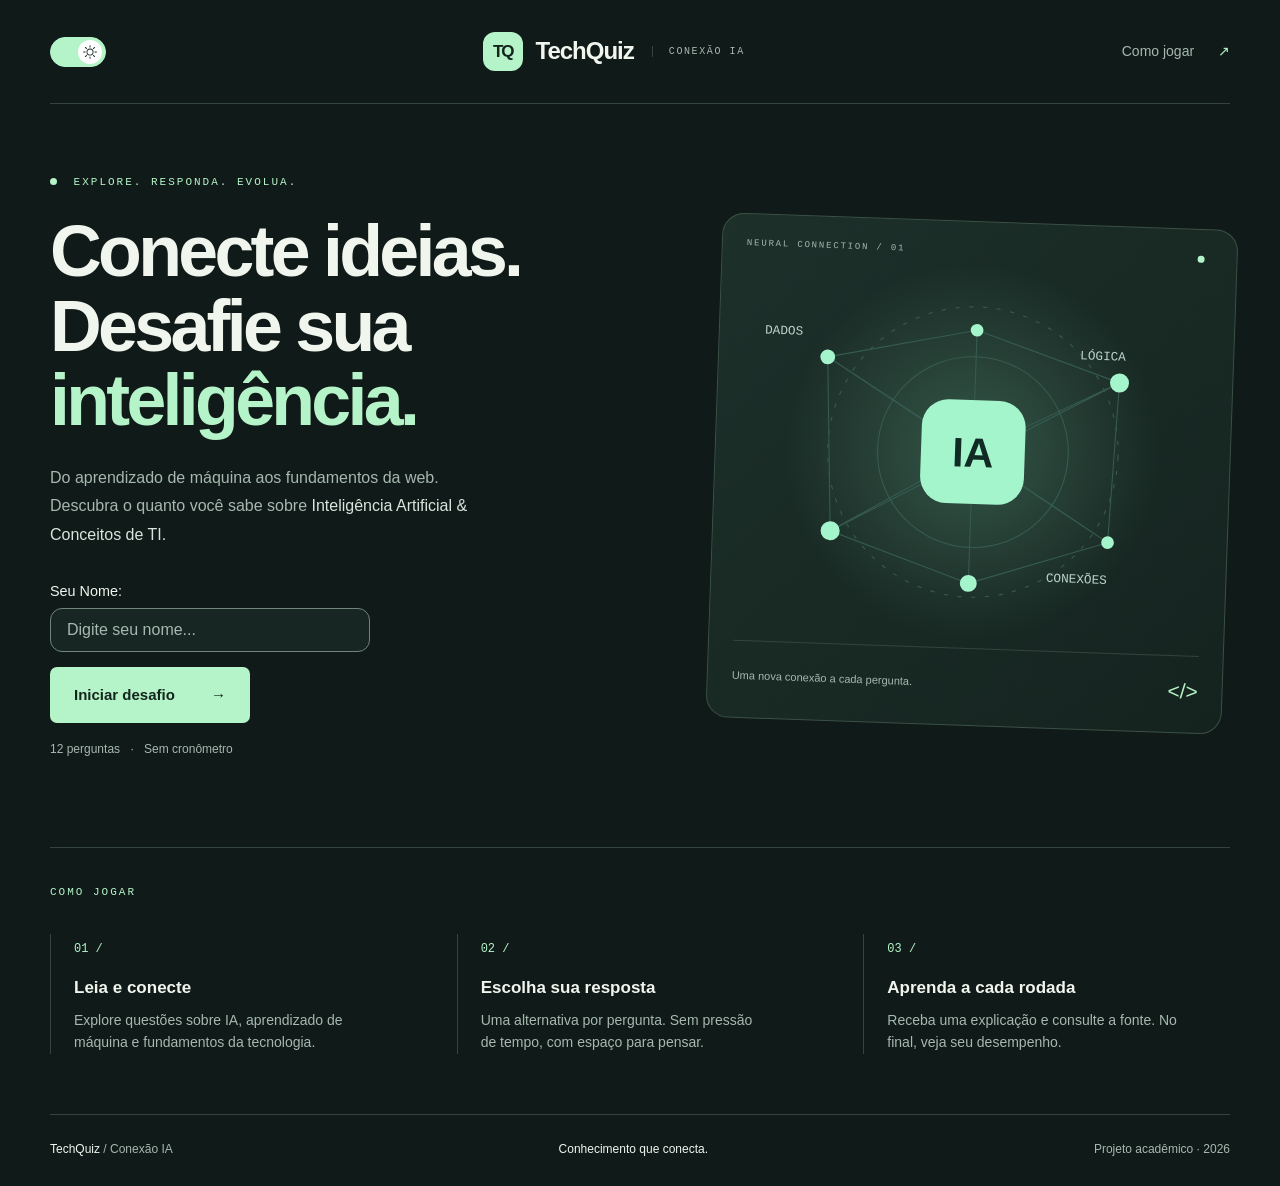
==== index.html @ 67f70ecb "add: try/catch para savedTheme" ====
<!doctype html>
<html lang="pt-BR">

<head>
  <meta charset="UTF-8">
  <meta name="viewport" content="width=device-width, initial-scale=1">
  <meta name="description"
    content="Teste seus conhecimentos sobre Inteligência Artificial e conceitos de TI em um quiz educativo.">
  <title>TechQuiz — Conexão IA</title>
  <link rel="icon" href="IMG/favicon.svg" type="image/svg+xml">
  <link rel="stylesheet" href="CSS/style.css">
  <script src="JS/script.js" defer></script>
</head>

<body>

  <header class="header wrap">

    <button id="botao-tema" class="tema-botao" type="button" role="switch" aria-checked="true"
      aria-label="Alternar entre modo claro e escuro">
      <span class="tema-trilho" aria-hidden="true">
        <span class="tema-bolinha">
          <!-- Ícone da LUA: visível no modo claro (bolinha à esquerda) -->
          <svg class="tema-icone tema-lua" xmlns="http://www.w3.org/2000/svg" width="16" height="16" fill="currentColor"
             viewBox="0 0 16 16">
            <path
              d="M6 .278a.77.77 0 0 1 .08.858 7.2 7.2 0 0 0-.878 3.46c0 4.021 3.278 7.277 7.318 7.277q.792-.001 1.533-.16a.79.79 0 0 1 .81.316.73.73 0 0 1-.031.893A8.35 8.35 0 0 1 8.344 16C3.734 16 0 12.286 0 7.71 0 4.266 2.114 1.312 5.124.06A.75.75 0 0 1 6 .278M4.858 1.311A7.27 7.27 0 0 0 1.025 7.71c0 4.02 3.279 7.276 7.319 7.276a7.32 7.32 0 0 0 5.205-2.162q-.506.063-1.029.063c-4.61 0-8.343-3.714-8.343-8.29 0-1.167.242-2.278.681-3.286" />
          </svg>
          <!-- Ícone do SOL: visível no modo escuro (bolinha à direita) -->
          <svg class="tema-icone tema-sol" xmlns="http://www.w3.org/2000/svg" width="16" height="16" fill="currentColor"
             viewBox="0 0 16 16">
            <path
              d="M8 11a3 3 0 1 1 0-6 3 3 0 0 1 0 6m0 1a4 4 0 1 0 0-8 4 4 0 0 0 0 8M8 0a.5.5 0 0 1 .5.5v2a.5.5 0 0 1-1 0v-2A.5.5 0 0 1 8 0m0 13a.5.5 0 0 1 .5.5v2a.5.5 0 0 1-1 0v-2A.5.5 0 0 1 8 13m8-5a.5.5 0 0 1-.5.5h-2a.5.5 0 0 1 0-1h2a.5.5 0 0 1 .5.5M3 8a.5.5 0 0 1-.5.5h-2a.5.5 0 0 1 0-1h2A.5.5 0 0 1 3 8m10.657-5.657a.5.5 0 0 1 0 .707l-1.414 1.415a.5.5 0 1 1-.707-.708l1.414-1.414a.5.5 0 0 1 .707 0m-9.193 9.193a.5.5 0 0 1 0 .707L3.05 13.657a.5.5 0 0 1-.707-.707l1.414-1.414a.5.5 0 0 1 .707 0m9.193 2.121a.5.5 0 0 1-.707 0l-1.414-1.414a.5.5 0 0 1 .707-.707l1.414 1.414a.5.5 0 0 1 0 .707M4.464 4.465a.5.5 0 0 1-.707 0L2.343 3.05a.5.5 0 1 1 .707-.707l1.414 1.414a.5.5 0 0 1 0 .708" />
          </svg>
        </span>
      </span>
    </button>
    <a class="brand" href="index.html" aria-label="TechQuiz, início"><span class="brand-icon">TQ</span> TechQuiz<span
        class="brand-label">CONEXÃO IA</span></a>
    <a class="nav-link" href="#como-jogar">Como jogar <span aria-hidden="true">↗</span></a>
  </header>
  <main id="principal" class="wrap">
    <section id="inicio" class="hero" aria-labelledby="titulo">
      <div class="hero-copy">
        <p class="eyebrow"><span class="dot"></span> EXPLORE. RESPONDA. EVOLUA.</p>
        <h1 id="titulo">Conecte ideias.<br>Desafie sua<br><span>inteligência.</span></h1>
        <p class="intro">Do aprendizado de máquina aos fundamentos da web. Descubra o quanto você sabe sobre
          <strong>Inteligência Artificial &amp; Conceitos de TI.</strong></p>

        <!-- Campo do nome  -->
        <div style="margin-bottom: 15px; width: 100%; max-width: 320px;">
          <label for="nome-jogador" class="label-jogador">Seu Nome:</label>
          <input type="text" id="nome-jogador" class="input-jogador" placeholder="Digite seu nome..." maxlength="20" autocomplete="off" aria-describedby="erro-nome" required>
          <p id="erro-nome" class="erro-nome" role="alert" hidden></p>
          <div id="jogadores-salvos" class="jogadores-salvos" hidden>
            <p id="jogadores-titulo" class="hint">Ou escolha um jogador desta sessão:</p>
            <div id="jogadores-lista" class="chips" role="group" aria-labelledby="jogadores-titulo"></div>
          </div>
        </div>

        <button id="iniciar" class="primary" type="button">Iniciar desafio <span aria-hidden="true">→</span></button>
        <p class="micro">12 perguntas <span>·</span> Sem cronômetro</p>      </div>
      <div class="visual" aria-hidden="true">
        <div class="visual-top"><span>NEURAL CONNECTION / 01</span><span class="dot"></span></div>
        <svg class="network" viewBox="0 0 440 370" fill="none">
          <defs>
            <radialGradient id="halo">
              <stop stop-color="#94f4c4" stop-opacity=".22" />
              <stop offset="1" stop-color="#94f4c4" stop-opacity="0" />
            </radialGradient>
          </defs>
          <circle cx="220" cy="185" r="178" fill="url(#halo)" />
          <g stroke="#365b51">
            <circle cx="220" cy="185" r="137" stroke-dasharray="4 9" />
            <circle cx="220" cy="185" r="90" />
            <path
              d="M80 100 220 70 356 115 350 266 220 309 88 264 80 100 220 185 356 115M220 70V185L350 266M88 264 220 185 220 309M80 100 350 266M88 264 356 115" />
          </g>
          <g fill="#a4f5cc">
            <circle cx="80" cy="100" r="7" />
            <circle cx="220" cy="70" r="6" />
            <circle cx="356" cy="115" r="9" />
            <circle cx="350" cy="266" r="6" />
            <circle cx="220" cy="309" r="8" />
            <circle cx="88" cy="264" r="9" />
          </g>
          <rect x="171" y="136" width="98" height="98" rx="25" fill="#a4f5cc" />
          <text x="220" y="199" text-anchor="middle" font-family="Arial,sans-serif" font-size="39" font-weight="700"
            fill="#102a24">IA</text>
          <g fill="#bed3c9" font-family="monospace" font-size="12"><text x="20" y="80">DADOS</text><text x="318"
              y="94">LÓGICA</text><text x="293" y="305">CONEXÕES</text></g>
        </svg>
        <div class="visual-bottom"><span>Uma nova conexão a cada pergunta.</span><span class="code">&lt;/&gt;</span>
        </div>
      </div>
    </section>
    <section id="como-jogar" class="how" aria-labelledby="como-titulo">
      <div class="section-heading">
        <p class="eyebrow">COMO JOGAR</p>
       <!-- <h2 id="como-titulo">Pequenos desafios e novas descobertas.</h2>-->
        <h2 id="como-titulo" class="sr-only">Como jogar</h2>
  
      </div>
      <div class="steps">
        <article><span class="number">01 /</span>
          <h3>Leia e conecte</h3>
          <p>Explore questões sobre IA, aprendizado de máquina e fundamentos da tecnologia.</p>
        </article>
        <article><span class="number">02 /</span>
          <h3>Escolha sua resposta</h3>
          <p>Uma alternativa por pergunta. Sem pressão de tempo, com espaço para pensar.</p>
        </article>
        <article><span class="number">03 /</span>
          <h3>Aprenda a cada rodada</h3>
          <p>Receba uma explicação e consulte a fonte. No final, veja seu desempenho.</p>
        </article>
      </div>
    </section>
    <section id="jogo" class="game" hidden aria-labelledby="pergunta">
      <div class="game-top"><button id="voltar" class="text-button" type="button">← Voltar ao início</button><span
          id="contador"></span></div>
      <progress id="progresso" max="12" value="0" aria-label="Perguntas respondidas"></progress>
      <div class="question-card">
        <p id="categoria" class="eyebrow"></p>
        <h2 id="pergunta" tabindex="-1"></h2>
        <p class="hint">Escolha uma alternativa.</p>
        <div id="alternativas" class="answers"></div>
        <div id="feedback" class="feedback" role="status" hidden>
          <h3 id="feedback-titulo" tabindex="-1"></h3>          <p id="explicacao"></p><a id="fonte" target="_blank" rel="noopener noreferrer">Consultar fonte ↗</a>
        </div>
        <button id="proxima" class="primary" type="button" hidden>Próxima pergunta →</button>
      </div>
    </section>

    <!-- Seção de resultado -->
    <section id="resultado" class="result" hidden aria-labelledby="resultado-titulo">
      <p class="eyebrow">CONEXÃO CONCLUÍDA</p>
      <h2 id="resultado-titulo" tabindex="-1">Cada descoberta conta.</h2>
      <p id="placar" class="score"></p>
      <p id="mensagem"></p>
      <section class="ranking" aria-labelledby="ranking-titulo">
        <h3 id="ranking-titulo">Ranking da sessão</h3>
        <p id="evolucao" class="hint"></p>
        <ol id="ranking-lista" class="ranking-lista"></ol>
      </section>
      <button id="outro-jogador" class="text-button" type="button">Outro jogador</button>
      <button id="reiniciar" class="primary" type="button">Jogar novamente ↻</button>
      <button id="inicio-resultado" class="text-button" type="button">Voltar ao início</button>
    </section>
    <p id="erro" class="error" role="alert" hidden></p>
    <noscript>
      <p class="error">Ative o JavaScript no navegador para jogar o quiz.</p>
    </noscript>
  </main>
  <footer class="wrap footer"><span>TechQuiz <span class="muted">/ Conexão IA</span></span><span>Conhecimento que
      conecta.</span><span class="muted">Projeto acadêmico · 2026</span></footer>
</body>

</html>
---- CSS/style.css ----
:root {
  color-scheme: dark;
  --bg: #101b19;
  --panel: #172622;
  --text: #f0f5ed;
  --muted: #a6b8af;
  --green: #b5f4c8;
  --accent: #b5f4c8;  
  --input-border: #6f857a;       
  --line: #33443d;
  --font: Arial, Helvetica, sans-serif;

  /* Respostas normais */
  --answer-bg: #1c2f28;
  --answer-border: #52665b;
  --answer-hover: #2a4235;

  /* Estados (Correto, Errado/Erro, Feedback, Foco) */
  --correct-bg: #264737;
  --correct-border: #b5f4c8;
  --wrong-bg: #492c29;
  --wrong-border: #ffb3a8;
  --feedback-bg: #21392c;
  --letter-border: #63786b;
  --focus-outline: #e7c480;

  /*Destaque text*/
  --intro-strong: #d9e5dc;

  /* Switch de tema (Modo Escuro = padrão): trilho azul, bolinha branca, sol azul.
     --moon e --sun definem a cor de cada ícone; as demais definem trilho e bolinha.
     Para mudar qualquer cor do botão, altere SOMENTE estas variáveis. */
  --moon: #ffffff;
  --sun: #172622;
  --toggle-track-bg: #b5f4c8;;
  --toggle-track-border: #b5f4c8;
  --toggle-knob-bg: #ffffff;
}

/* Modo Claro */
[data-theme="light"] {

 color-scheme: light;
  --muted: #4a5d53;
  --accent: #1f6f45;
  --input-border: #4a5d53;

  --bg: #f0f5ef;
  --panel: #e6ede3;
  --text: #101b19;
  --line: #4a5d53;

  /* Botões quiz (Modo Claro) */
  --answer-bg: #ffffff;
  --answer-border: #6b7f74;
  --answer-hover: #e2f4ea;

  /* Estados adaptados para o Modo Claro */
  --correct-bg: #d4edda;
  --correct-border: #28a745;
  --wrong-bg: #f8d7da;
  --wrong-border: #dc3545;
  --feedback-bg: #e2f4ea;
  --letter-border: #6b7f74;
  --focus-outline: #8a5a00;

   /*Destaque text*/
  --intro-strong: #2c4a3e;

  /* Switch de tema (Modo Claro): trilho vazado com borda cinza, bolinha cinza, lua branca.
     Mesmas variáveis do :root, com valores adaptados ao tema claro. */
  --moon: #ffffff;
  --sun: #2f5bff;
  --toggle-track-bg: #172622;
  --toggle-track-border: #b7bcc7;
  --toggle-knob-bg: #8a8f9c;
}

/* Transição Suave */
body, 
header, 
footer, 
form, 
article, 
div, 
input, 
textarea, 
button {
  transition: background-color 0.5s ease, color 0.3s ease, border-color 0.3s ease;
}

* {
  box-sizing: border-box;
}

body {
  margin: 0;
  background: var(--bg);
  color: var(--text);
  font-family: var(--font);
  line-height: 1.6;
}

button, 
a {
  -webkit-tap-highlight-color: transparent;
}

a {
  color: inherit;
}

button {
  font: inherit;
  cursor: pointer;
}

button:disabled {
  cursor: default;
}

a:focus-visible,
button:focus-visible,
input:focus-visible,
[tabindex]:focus-visible {
  outline: 3px solid var(--focus-outline);
  outline-offset: 5px;
}

[hidden] {
  display: none !important;
}

.wrap {
  width: min(1180px, calc(100% - 64px));
  margin: auto;
}

.header {
  min-height: 104px;
  display: flex;
  justify-content: space-between;
  align-items: center;
  border-bottom: 1px solid var(--line);
  gap: 24px;
}

.brand {
  display: flex;
  align-items: center;
  gap: 13px;
  text-decoration: none;
  font-size: 24px;
  font-weight: 700;
  letter-spacing: -1px;
}

.brand-icon {
  background: var(--green);
  color: #13251c;
  border-radius: 12px;
  font-size: 17px;
  padding: 6px 10px;
  letter-spacing: -2px;
}

.brand-icon span {
  color: #357451;
}

.brand-label {
  font: 10px monospace;
  letter-spacing: 1.6px;
  color: var(--muted);
  border-left: 1px solid var(--line);
  padding-left: 16px;
  margin-left: 5px;
}

.nav-link {
  font-size: 14px;
  text-decoration: none;
  color: var(--muted);
}

.nav-link span {
  margin-left: 20px;
  color: var(--accent);
}

.hero {
  display: grid;
  grid-template-columns: 1.15fr 1fr;
  align-items: center;
  gap: 70px;
  padding: 72px 0 76px;
}

.eyebrow {
  font: 11px monospace;
  letter-spacing: 2px;
  color: var(--accent);
  margin: 0 0 26px;
}

.dot {
  display: inline-block;
  width: 7px;
  height: 7px;
  background: var(--green);
  border-radius: 50%;
  margin-right: 8px;
}

h1 {
  font-size: clamp(44px, 5.6vw, 72px);
  line-height: 1.04;
  letter-spacing: -3.7px;
  margin: 0 0 26px;
  font-weight: 700;
}

h1 span {
  color: var(--accent);
}

.intro {
  max-width: 460px;
  color: var(--muted);
  font-size: 16px;
  line-height: 1.8;
  margin-bottom: 30px;
}

.intro strong {
  font-weight: 400;
  color: var(--intro-strong);
}

.primary {
  display: inline-flex;
  align-items: center;
  justify-content: center;
  gap: 36px;
  background: var(--green);
  color: #13251c;
  border: 0;
  border-radius: 7px;
  padding: 16px 24px;
  font-weight: 700;
  font-size: 15px;
  min-height: 52px;
}

.primary:hover {
  background: #d2ffde;
}

.micro {
  color: var(--muted);
  font-size: 12px;
  margin-top: 17px;
}

.micro span {
  margin: 0 7px;
}

.visual {
  background: linear-gradient(135deg, #1d302a, #15231f);
  border: 1px solid #3b5145;
  border-radius: 22px;
  padding: 24px;
  transform: rotate(2deg);
}

.visual-top, 
.visual-bottom {
  display: flex;
  justify-content: space-between;
  align-items: center;
  gap: 12px;
}

.visual-top {
  font: 9px monospace;
  letter-spacing: 1.8px;
  color: var(--muted);
}

.network {
  width: 100%;
  display: block;
}

.visual-bottom {
  border-top: 1px solid var(--line);
  padding-top: 18px;
  color: var(--muted);
  font-size: 11px;
}

.code {
  font-size: 21px;
  color: var(--green);
}

.how {
  padding: 38px 0 60px;
  border-top: 1px solid var(--line);
}

.section-heading .eyebrow {
  margin-bottom: 12px;
}

h2 {
  font-size: 28px;
  letter-spacing: -.7px;
  line-height: 1.3;
  margin: 0 0 24px;
}

.steps {
  display: grid;
  grid-template-columns: repeat(3, 1fr);
  gap: 40px;
  margin-top: 36px;
}

.steps article {
  border-left: 1px solid var(--line);
  padding-left: 23px;
}

.number {
  color: var(--accent);
  font: 12px monospace;
}

h3 {
  font-size: 17px;
  margin: 14px 0 8px;
}

.steps p {
  font-size: 14px;
  color: var(--muted);
  margin: 0;
  max-width: 290px;
}

.footer {
  border-top: 1px solid var(--line);
  display: flex;
  justify-content: space-between;
  gap: 20px;
  padding: 25px 0;
  font-size: 12px;
}

.muted {
  color: var(--muted);
}

.game {
  max-width: 760px;
  margin: 48px auto 70px;
}

.game-top {
  display: flex;
  justify-content: space-between;
  align-items: center;
  gap: 12px;
  font-size: 13px;
  color: var(--muted);
}

.text-button {
  border: 0;
  background: none;
  color: var(--muted);
  padding: 12px 0;
  font-size: 14px;
  text-decoration: underline;
  text-underline-offset: 4px;
}

.text-button:hover {
  color: var(--text);
}

progress {
  appearance: none;
  width: 100%;
  height: 5px;
  border: 0;
  margin: 20px 0 32px;
  background: var(--line);
}

progress::-webkit-progress-bar {
  background: var(--line);
}

progress::-webkit-progress-value {
  background: var(--green);
}

progress::-moz-progress-bar {
  background: var(--green);
}

.question-card {
  background: var(--panel);
  border: 1px solid var(--line);
  border-radius: 18px;
  padding: 36px;
}

.question-card .eyebrow {
  margin-bottom: 18px;
}

.hint {
  font-size: 13px;
  color: var(--muted);
}

.answers {
  display: grid;
  gap: 12px;
  margin: 22px 0;
}

.answer {
  display: flex;
  align-items: center;
  gap: 14px;
  text-align: left;
  width: 100%;
  padding: 15px 18px;
  background: var(--answer-bg);      
  border: 1px solid var(--answer-border); 
  border-radius: 8px;
  color: var(--text);
  font-size: 15px;
}

.answer:not(:disabled):hover {
  border-color: var(--green);
  background: var(--answer-hover);    
}

.letter {
  display: grid;
  place-items: center;
  flex-shrink: 0;
  width: 29px;
  height: 29px;
  border: 1px solid var(--letter-border);
  border-radius: 5px;
  font: 12px monospace;
}

.answer.correct {
  border-color: var(--correct-border);
  background: var(--correct-bg);
}

.answer.wrong {
  border-color: var(--wrong-border);
  background: var(--wrong-bg);
}

.feedback {
  padding: 20px;
  border-left: 3px solid var(--green);
  background: var(--feedback-bg);
  margin: 24px 0;
  border-radius: 4px;
}

.feedback.incorrect {
  border-color: var(--wrong-border);
}

.feedback h3 {
  margin-top: 0;
}

.feedback p, 
.feedback a {
  font-size: 14px;
}

.feedback a {
  color: var(--accent);
}

.result {
  text-align: center;
  max-width: 720px;
  margin: 80px auto;
}

.result .primary {
  margin: 24px 16px;
}

.score {
  font-size: 80px;
  line-height: 1.2;
  color: var(--accent);
  font-weight: 700;
  margin: 35px 0;
}

.result > p:not(.score):not(.eyebrow) {
  color: var(--muted);
}

.error {
  background: var(--wrong-bg);
  border: 1px solid var(--wrong-border);
  padding: 20px;
  border-radius: 8px;
}

.skip {
  position: fixed;
  left: 12px;
  top: -100px;
  background: var(--green);
  color: var(--bg);
  padding: 10px;
  z-index: 2;
}

.skip:focus {
  top: 12px;
}

/* ===== SWITCH DE TEMA =====
   O botão (.tema-botao) agora é só uma "casca" invisível: o visual está no
   .tema-trilho (fundo) e na .tema-bolinha (peça que desliza).
   Tamanhos ficam em variáveis locais para o media query mobile poder reduzir tudo de uma vez. */
.tema-botao {
  --trilho-w: 56px;      /* largura do trilho */
  --trilho-h: 30px;      /* altura do trilho */
  --bolinha: 24px;       /* diâmetro da bolinha */
  --margem: 3px;         /* folga entre a bolinha e a borda do trilho */
  --tempo: 0.5s;         /* duração única de todas as animações do switch */
  /* distância que a bolinha percorre: trilho - bolinha - 2 margens - 2px de borda */
  --curso: calc(var(--trilho-w) - var(--bolinha) - (var(--margem) * 2) - 2px);

  background: none;
  border: 0;
  padding: 0;
  border-radius: 999px;
  line-height: 0;
  flex-shrink: 0;
}

.tema-trilho {
  position: relative;
  display: block;
  width: var(--trilho-w);
  height: var(--trilho-h);
  border-radius: 999px;
  border: 1px solid var(--toggle-track-border);
  background: var(--toggle-track-bg);
  transition: background-color var(--tempo) ease, border-color var(--tempo) ease;
}

.tema-bolinha {
  position: absolute;
  top: 50%;
  left: var(--margem);
  width: var(--bolinha);
  height: var(--bolinha);
  border-radius: 50%;
  background: var(--toggle-knob-bg);
  display: grid;
  place-items: center;
  /* Padrão (modo escuro): bolinha à DIREITA */
  transform: translate(var(--curso), -50%);
  transition: transform var(--tempo) cubic-bezier(.4, 0, .2, 1), background-color var(--tempo) ease;
}

/* Modo claro: bolinha volta para a ESQUERDA. É esta regra que anima o "ir para o lado". */
[data-theme="light"] .tema-bolinha {
  transform: translate(0, -50%);
}

/* Os dois ícones ocupam o mesmo lugar (grid empilhado) e trocam por fade + giro */
.tema-icone {
  grid-area: 1 / 1;
  width: 14px;
  height: 14px;
  transition: opacity var(--tempo) ease, transform var(--tempo) ease, color var(--tempo) ease;
}

.tema-lua {
  color: var(--moon);
  opacity: 0;                      /* escondida no modo escuro */
  transform: rotate(-90deg) scale(.5);
}

.tema-sol {
  color: var(--sun);
  opacity: 1;                      /* visível no modo escuro */
  transform: rotate(0) scale(1);
}

[data-theme="light"] .tema-lua {
  opacity: 1;
  transform: rotate(0) scale(1);
}

[data-theme="light"] .tema-sol {
  opacity: 0;
  transform: rotate(90deg) scale(.5);
}

/* Os seletores originais .theme-button:hover / :active não existiam no HTML (a classe é .tema-botao).
   Foram corrigidos para .tema-botao e adaptados ao novo visual. */
.tema-botao:hover .tema-bolinha {
  filter: brightness(1.1);
}

.tema-botao:active .tema-bolinha {
  transform: translate(var(--curso), -50%) scale(.92);
}

[data-theme="light"] .tema-botao:active .tema-bolinha {
  transform: translate(0, -50%) scale(.92);
}

/* Respeita quem pede menos movimento no sistema operacional */
@media (prefers-reduced-motion: reduce) {
  .tema-trilho, .tema-bolinha, .tema-icone {
    transition: none;
  }
}


/* ===== NOME DO JOGADOR, HISTÓRICO E RANKING =====
   Mensagem de erro do campo de nome: fundo e borda de erro + texto + ícone ⚠ . */
.erro-nome {
  margin: 8px 0 0;
  padding: 8px 12px;
  font-size: 13px;
  color: var(--text);
  background: var(--wrong-bg);
  border-left: 3px solid var(--wrong-border);
  border-radius: 4px;
}

/* Lista de nomes já usados na sessão  */
.jogadores-salvos {
  margin-top: 12px;
}

.jogadores-salvos .hint {
  margin: 0 0 8px;
}

.chips {
  display: flex;
  flex-wrap: wrap;
  gap: 8px;
}

.chip {
  background: var(--answer-bg);
  border: 1px solid var(--answer-border);
  color: var(--text);
  border-radius: 999px;
  padding: 6px 14px;
  font-size: 14px;
}

.chip:hover {
  border-color: var(--green);
  background: var(--answer-hover);
}

/* Chip selecionado: além da cor, ganha um "✓" */
.chip[aria-pressed="true"] {
  border-color: var(--text);
  background: var(--answer-hover);
  font-weight: 700;
}

.chip[aria-pressed="true"]::before {
  content: "✓ ";
}

/* Ranking da tela de resultado */
.ranking {
  margin: 32px auto 8px;
  max-width: 460px;
  text-align: left;
  background: var(--panel);
  border: 1px solid var(--line);
  border-radius: 12px;
  padding: 20px 24px;
}

.ranking h3 {
  margin-top: 0;
}

.ranking .hint {
  margin: 0;
}

.ranking-lista {
  list-style: none;
  margin: 16px 0 0;
  padding: 0;
  display: grid;
  gap: 8px;
}

.ranking-lista li {
  display: flex;
  justify-content: space-between;
  gap: 12px;
  padding: 10px 14px;
  border: 1px solid var(--answer-border);
  border-radius: 8px;
  background: var(--answer-bg);
  font-size: 15px;
}

/* Partida atual: destaque por cor + negrito + o texto "esta partida" */
.ranking-lista li.atual {
  border-color: var(--correct-border);
  background: var(--correct-bg);
  font-weight: 700;
}

.result .text-button {
  margin: 0 12px;
}


/* ===== AUDITORIA: marcadores de resposta, texto só para leitores de tela e quebra de nomes longos ===== */
.sr-only {
  position: absolute;
  width: 1px;
  height: 1px;
  margin: -1px;
  padding: 0;
  overflow: hidden;
  clip: rect(0, 0, 0, 0);
  white-space: nowrap;
  border: 0;
}

.answer .marca {
  display: block;
  margin-top: 2px;
  font: 700 12px monospace;
  letter-spacing: .5px;
}

.answer.wrong {
  border-style: dashed;
}

.ranking-lista li span:first-child {
  min-width: 0;
  overflow-wrap: anywhere;
}

.ranking-lista li span:last-child {
  flex-shrink: 0;
  white-space: nowrap;
}

.chip {
  max-width: 100%;
  overflow-wrap: anywhere;
}

/* ============================= */

@media (max-width: 850px) {
  .hero {
    gap: 30px;
  }
  .visual {
    padding: 18px;
  }
  h1 {
    letter-spacing: -2.5px;
  }
  .brand-label {
    display: none;
  }
  .steps {
    gap: 20px;
  }
  .footer {
    flex-wrap: wrap;
  }
}

@media (max-width: 650px) {
  .wrap {
    width: calc(100% - 36px);
  }
  .header {
    min-height: 80px;
    padding: 12px 16px;
    gap: 12px;
  }

  /* Mobile: o switch encolhe via variáveis (o curso é recalculado sozinho) */
  .tema-botao {
    --trilho-w: 50px;
    --trilho-h: 28px;
    --bolinha: 22px;
  }

  .brand {
    font-size: 21px;
  }
  .nav-link {
    font-size: 12px;
  }
  .nav-link span {
    color: var(--accent);
    margin-left: 6px;
  }
  .hero {
    grid-template-columns: 1fr;
    padding: 44px 0;
    gap: 32px;
  }
  h1 {
    font-size: 52px;
  }
  .intro {
    font-size: 15px;
  }
  .visual {
    transform: none;
    max-width: 430px;
    width: 100%;
    margin: auto;
  }
  .network {
    max-height: 260px;
  }
  .steps {
    grid-template-columns: 1fr;
    gap: 25px;
  }
  .steps p {
    max-width: none;
  }
  h2 {
    font-size: 25px;
  }
  .footer {
    gap: 10px;
  }
  .footer > span:nth-child(2) {
    display: none;
  }
  .question-card {
    padding: 22px 18px;
  }
  .game {
    margin-top: 25px;
  }
  .answer {
    padding: 13px 12px;
  }
  .result {
    margin: 55px auto;
  }
  .result .text-button {
    display: block;
    margin: auto;
  }
  .micro {
    font-size: 10px;
  }
}

/*Nome*/

.input-jogador {
  padding: 12px 16px;
  width: 100%;
  border-radius: 12px;
  border: 1px solid var(--input-border);
  background: var( --panel);
  color: inherit;
  font-size: 1rem;
}

.input-jogador::placeholder {
  color: var(--muted);
  opacity: 1;
}

.label-jogador {
  display: block;
  margin-bottom: 5px;
  font-size: 0.9rem;
  font-weight: 500;
}
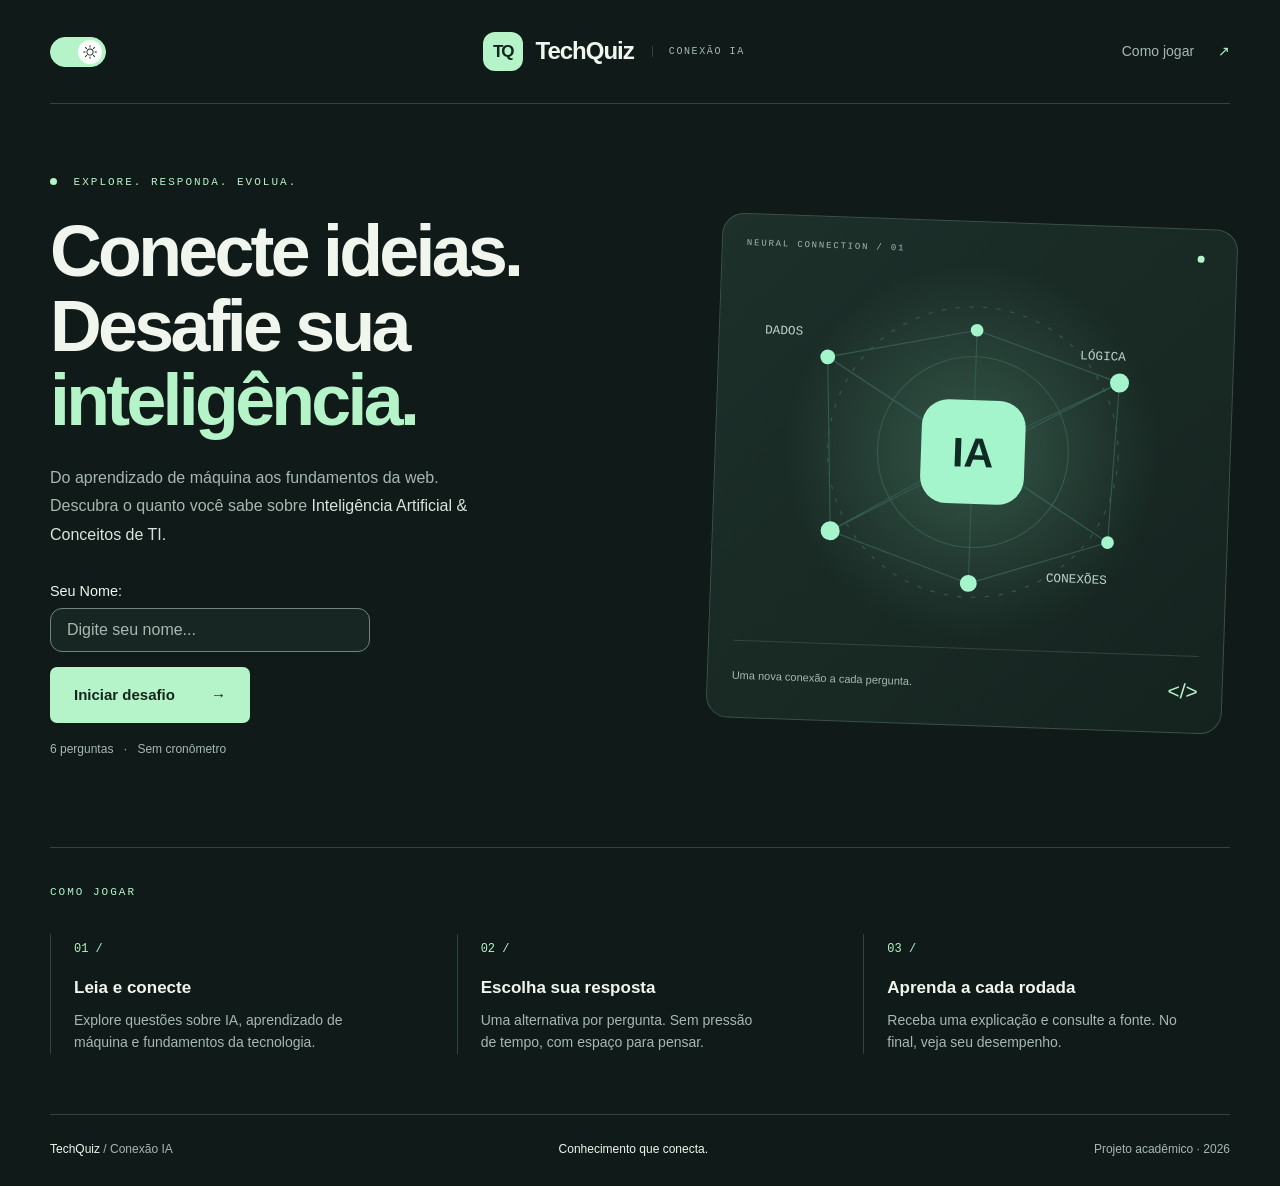
==== commit 00f8e92e: "add: 6 questões" ====
--- a/index.html
+++ b/index.html
@@ -59,7 +59,7 @@
         </div>
 
         <button id="iniciar" class="primary" type="button">Iniciar desafio <span aria-hidden="true">→</span></button>
-        <p class="micro">12 perguntas <span>·</span> Sem cronômetro</p>      </div>
+        <p class="micro">6 perguntas <span>·</span> Sem cronômetro</p>      </div>
       <div class="visual" aria-hidden="true">
         <div class="visual-top"><span>NEURAL CONNECTION / 01</span><span class="dot"></span></div>
         <svg class="network" viewBox="0 0 440 370" fill="none">
@@ -119,7 +119,7 @@
     <section id="jogo" class="game" hidden aria-labelledby="pergunta">
       <div class="game-top"><button id="voltar" class="text-button" type="button">← Voltar ao início</button><span
           id="contador"></span></div>
-      <progress id="progresso" max="12" value="0" aria-label="Perguntas respondidas"></progress>
+      <progress id="progresso" max="6" value="0" aria-label="Perguntas respondidas"></progress>
       <div class="question-card">
         <p id="categoria" class="eyebrow"></p>
         <h2 id="pergunta" tabindex="-1"></h2>
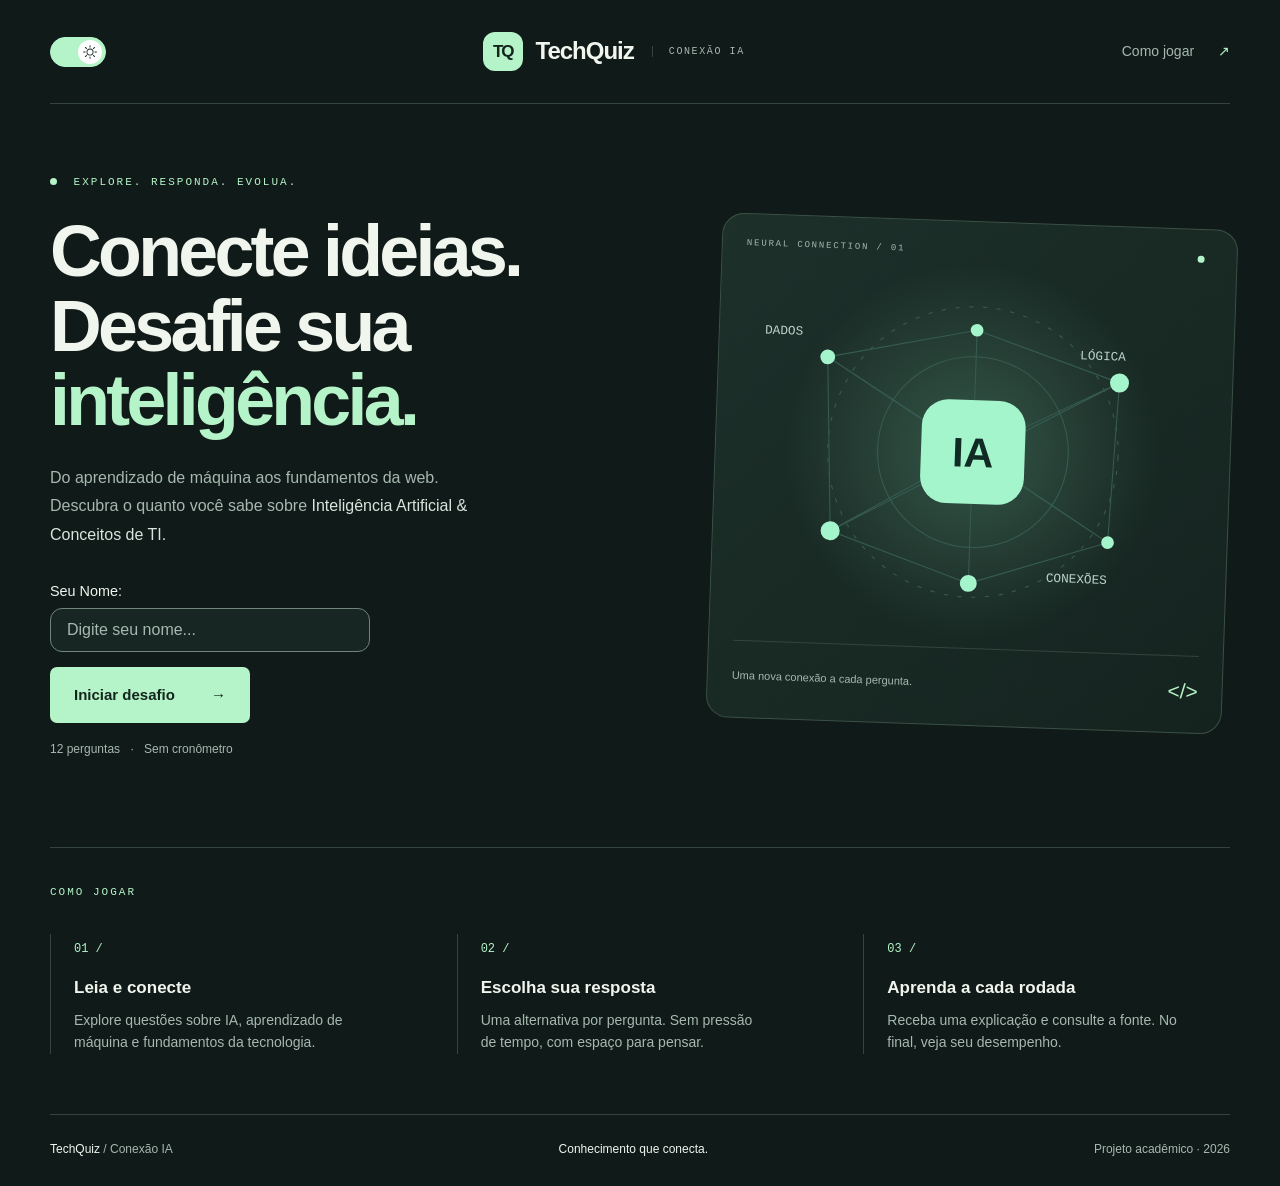
==== commit e428290d: "changed: 6 to 12 perguntas" ====
--- a/index.html
+++ b/index.html
@@ -59,7 +59,7 @@
         </div>
 
         <button id="iniciar" class="primary" type="button">Iniciar desafio <span aria-hidden="true">→</span></button>
-        <p class="micro">6 perguntas <span>·</span> Sem cronômetro</p>      </div>
+        <p class="micro">12 perguntas <span>·</span> Sem cronômetro</p>      </div>
       <div class="visual" aria-hidden="true">
         <div class="visual-top"><span>NEURAL CONNECTION / 01</span><span class="dot"></span></div>
         <svg class="network" viewBox="0 0 440 370" fill="none">
@@ -119,7 +119,7 @@
     <section id="jogo" class="game" hidden aria-labelledby="pergunta">
       <div class="game-top"><button id="voltar" class="text-button" type="button">← Voltar ao início</button><span
           id="contador"></span></div>
-      <progress id="progresso" max="6" value="0" aria-label="Perguntas respondidas"></progress>
+      <progress id="progresso" max="12" value="0" aria-label="Perguntas respondidas"></progress>
       <div class="question-card">
         <p id="categoria" class="eyebrow"></p>
         <h2 id="pergunta" tabindex="-1"></h2>
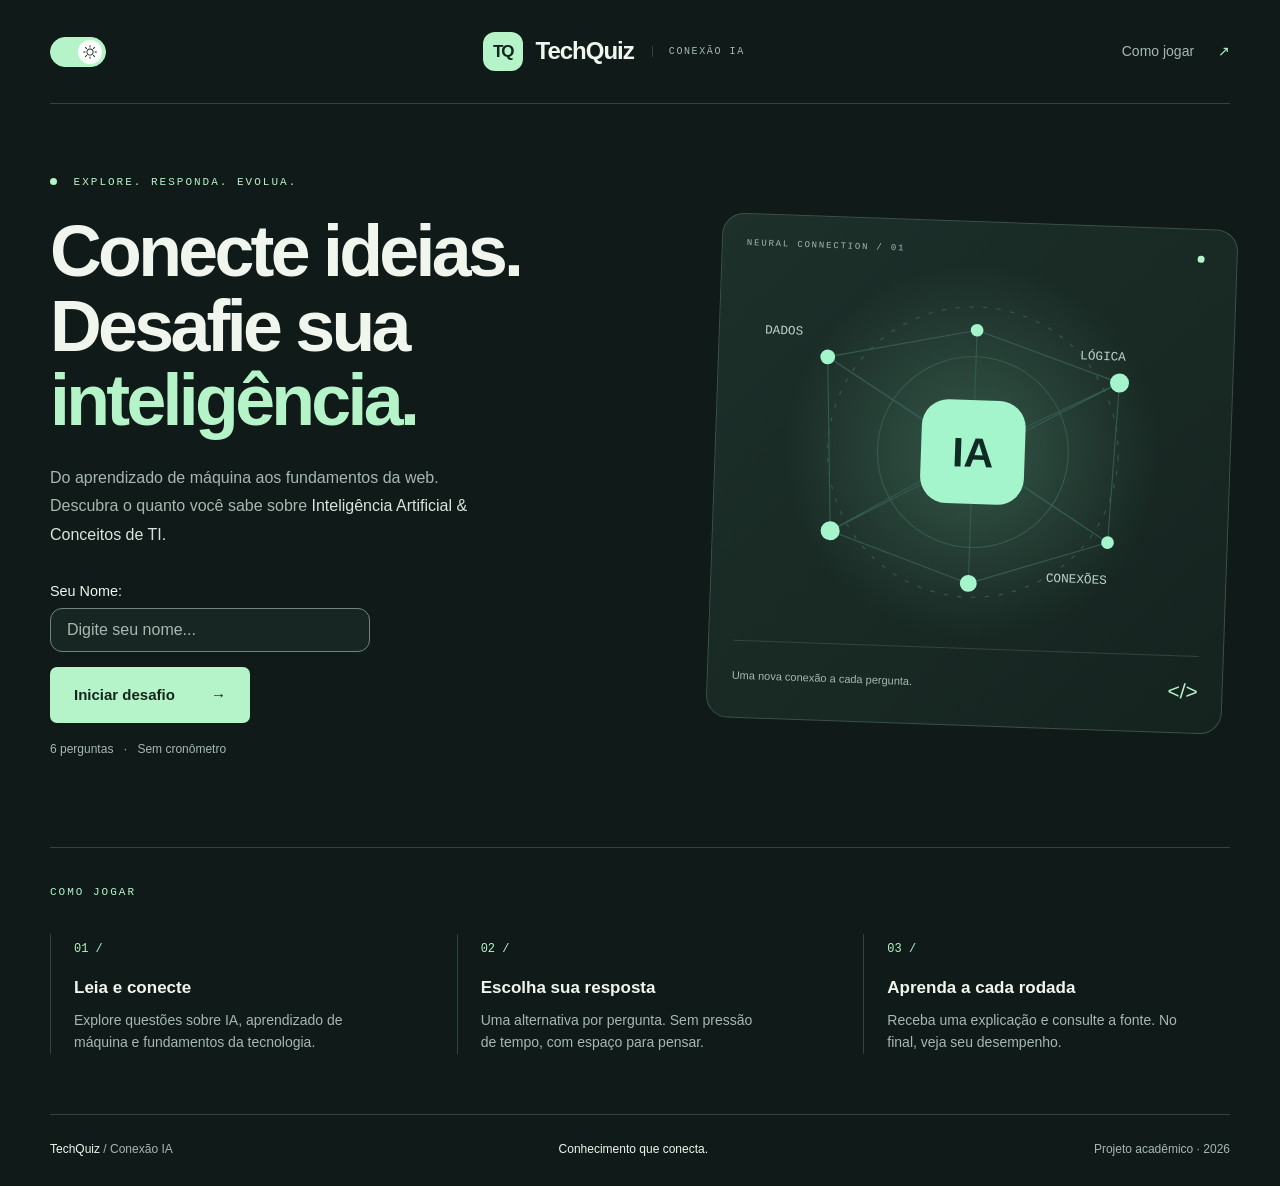
==== commit d44571fd: "Merge pull request #7 from Nathan-GN-Santos/cp4 Cp4" ====
--- a/index.html
+++ b/index.html
@@ -59,7 +59,7 @@
         </div>
 
         <button id="iniciar" class="primary" type="button">Iniciar desafio <span aria-hidden="true">→</span></button>
-        <p class="micro">12 perguntas <span>·</span> Sem cronômetro</p>      </div>
+        <p class="micro">6 perguntas <span>·</span> Sem cronômetro</p>      </div>
       <div class="visual" aria-hidden="true">
         <div class="visual-top"><span>NEURAL CONNECTION / 01</span><span class="dot"></span></div>
         <svg class="network" viewBox="0 0 440 370" fill="none">
@@ -119,7 +119,7 @@
     <section id="jogo" class="game" hidden aria-labelledby="pergunta">
       <div class="game-top"><button id="voltar" class="text-button" type="button">← Voltar ao início</button><span
           id="contador"></span></div>
-      <progress id="progresso" max="12" value="0" aria-label="Perguntas respondidas"></progress>
+      <progress id="progresso" max="6" value="0" aria-label="Perguntas respondidas"></progress>
       <div class="question-card">
         <p id="categoria" class="eyebrow"></p>
         <h2 id="pergunta" tabindex="-1"></h2>
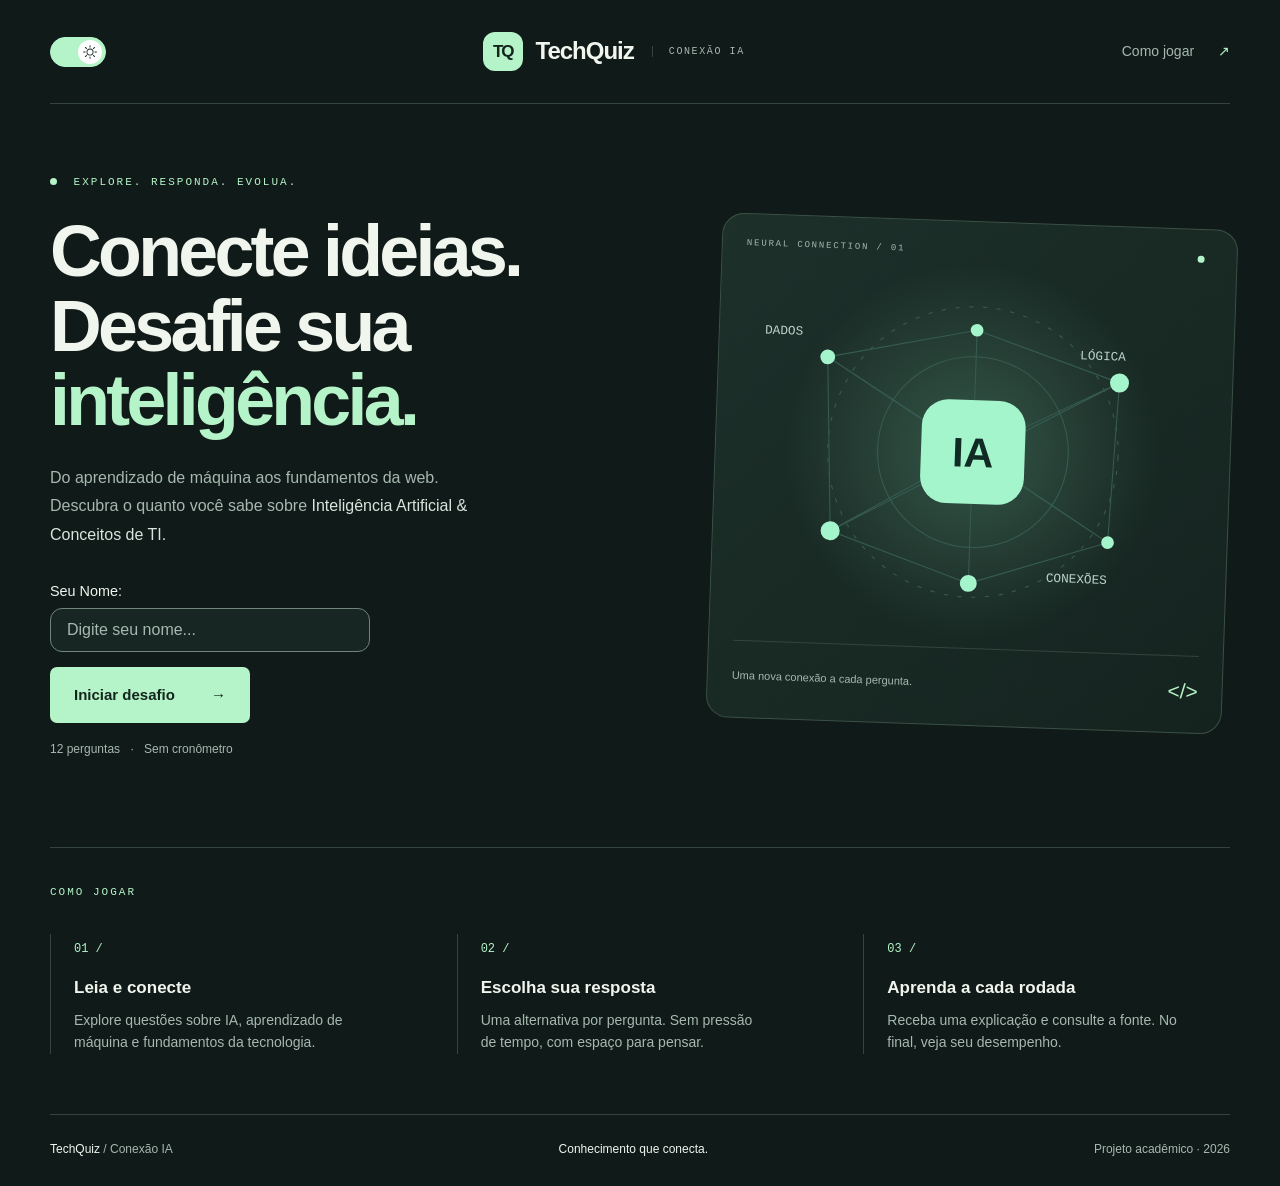
==== commit 347f891d: "Merge pull request #8 from Nathan-GN-Santos/cp4 changed: 6 to 12 perguntas" ====
--- a/index.html
+++ b/index.html
@@ -59,7 +59,7 @@
         </div>
 
         <button id="iniciar" class="primary" type="button">Iniciar desafio <span aria-hidden="true">→</span></button>
-        <p class="micro">6 perguntas <span>·</span> Sem cronômetro</p>      </div>
+        <p class="micro">12 perguntas <span>·</span> Sem cronômetro</p>      </div>
       <div class="visual" aria-hidden="true">
         <div class="visual-top"><span>NEURAL CONNECTION / 01</span><span class="dot"></span></div>
         <svg class="network" viewBox="0 0 440 370" fill="none">
@@ -119,7 +119,7 @@
     <section id="jogo" class="game" hidden aria-labelledby="pergunta">
       <div class="game-top"><button id="voltar" class="text-button" type="button">← Voltar ao início</button><span
           id="contador"></span></div>
-      <progress id="progresso" max="6" value="0" aria-label="Perguntas respondidas"></progress>
+      <progress id="progresso" max="12" value="0" aria-label="Perguntas respondidas"></progress>
       <div class="question-card">
         <p id="categoria" class="eyebrow"></p>
         <h2 id="pergunta" tabindex="-1"></h2>
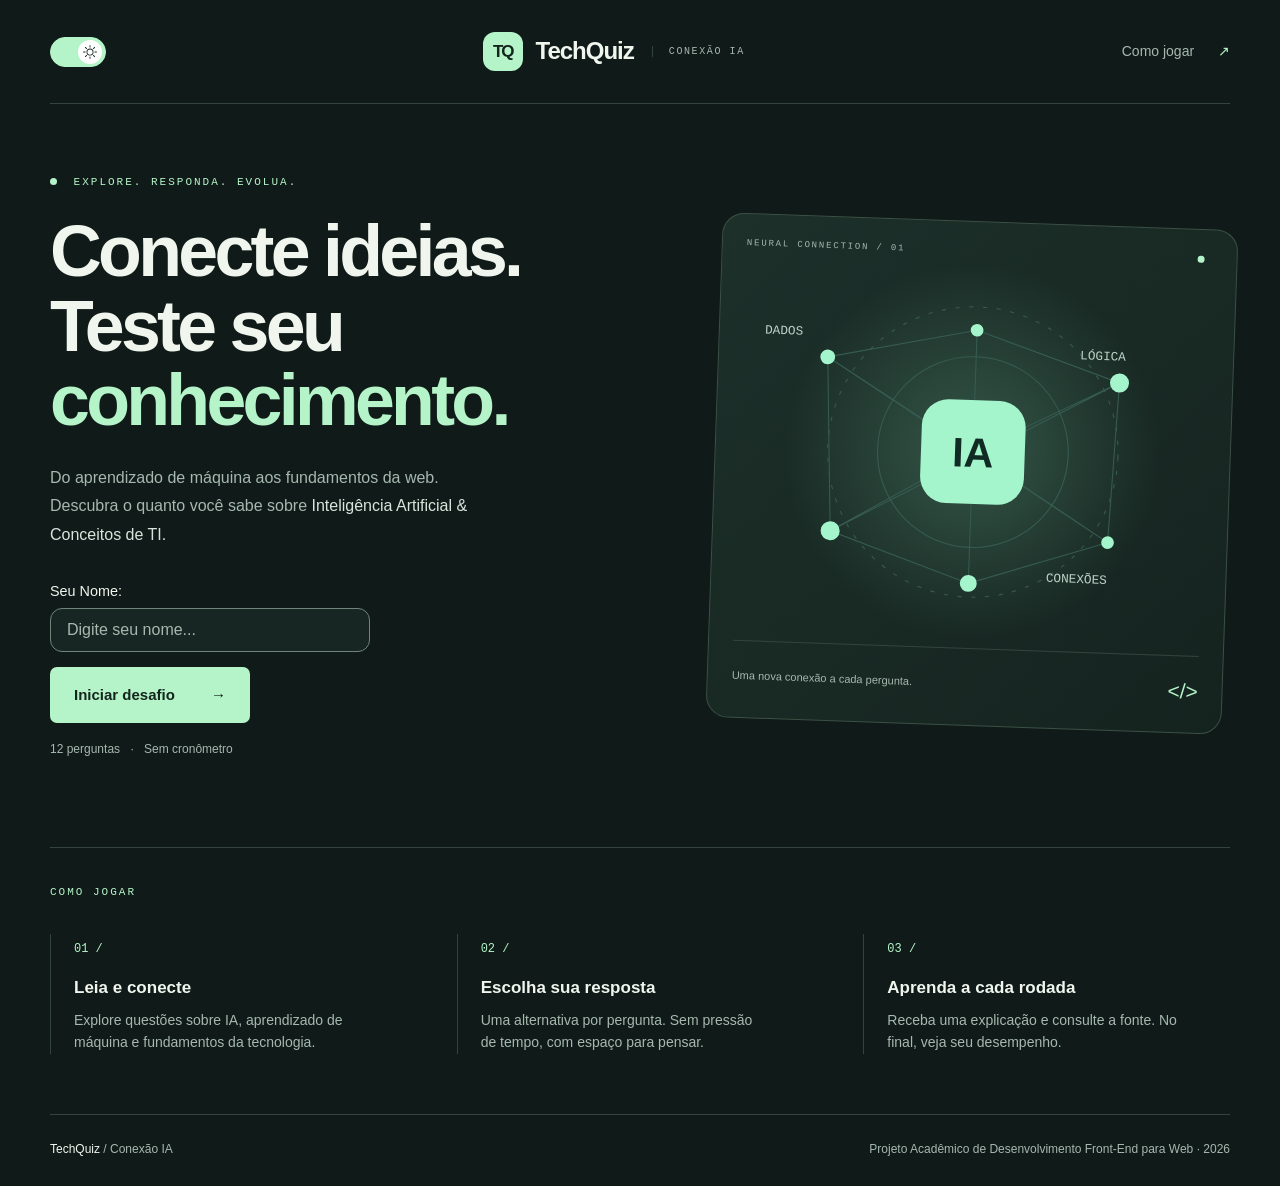
==== commit 470197bf: "add: variável para cor ícone" ====
--- a/index.html
+++ b/index.html
@@ -43,7 +43,7 @@
     <section id="inicio" class="hero" aria-labelledby="titulo">
       <div class="hero-copy">
         <p class="eyebrow"><span class="dot"></span> EXPLORE. RESPONDA. EVOLUA.</p>
-        <h1 id="titulo">Conecte ideias.<br>Desafie sua<br><span>inteligência.</span></h1>
+        <h1 id="titulo">Conecte ideias.<br>Teste seu<br><span>conhecimento.</span></h1>
         <p class="intro">Do aprendizado de máquina aos fundamentos da web. Descubra o quanto você sabe sobre
           <strong>Inteligência Artificial &amp; Conceitos de TI.</strong></p>
 
@@ -152,8 +152,7 @@
       <p class="error">Ative o JavaScript no navegador para jogar o quiz.</p>
     </noscript>
   </main>
-  <footer class="wrap footer"><span>TechQuiz <span class="muted">/ Conexão IA</span></span><span>Conhecimento que
-      conecta.</span><span class="muted">Projeto acadêmico · 2026</span></footer>
+  <footer class="wrap footer"><span>TechQuiz <span class="muted">/ Conexão IA</span></span><span class="muted">Projeto Acadêmico de Desenvolvimento Front-End para Web · 2026</span></footer>
 </body>
 
 </html>
--- a/CSS/style.css
+++ b/CSS/style.css
@@ -35,6 +35,8 @@
   --toggle-track-bg: #b5f4c8;;
   --toggle-track-border: #b5f4c8;
   --toggle-knob-bg: #ffffff;
+
+  --brand-icon: #357451;
 }
 
 /* Modo Claro */
@@ -165,7 +167,7 @@
 }
 
 .brand-icon span {
-  color: #357451;
+  color: var(--brand-icon);
 }
 
 .brand-label {
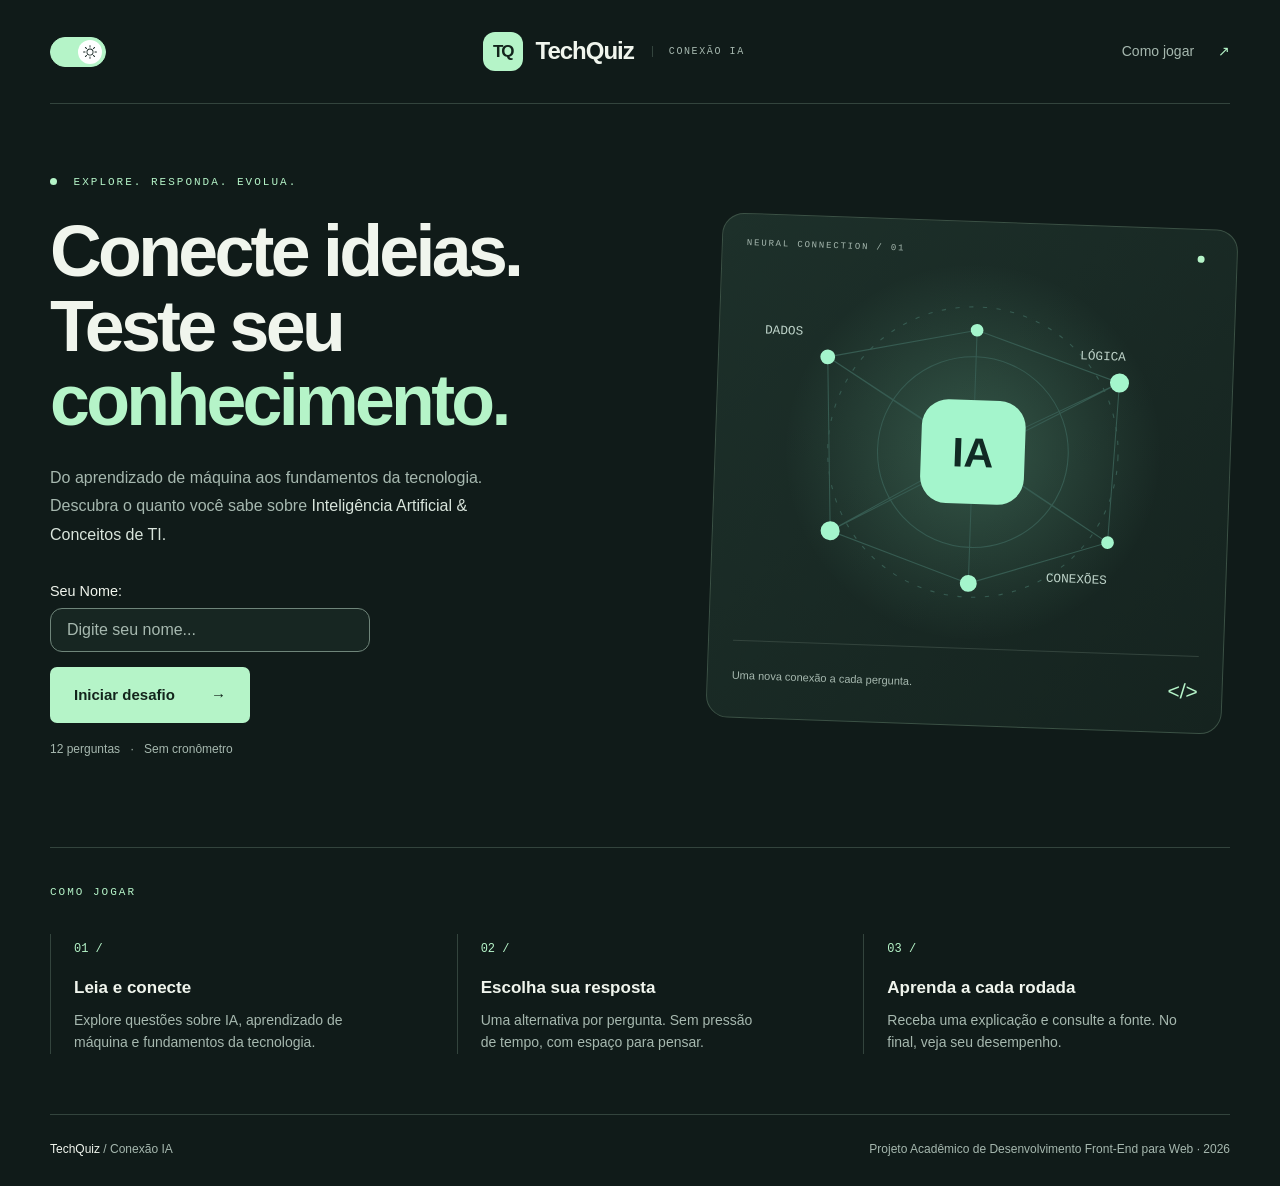
==== commit b696ca3d: "change: of the text" ====
--- a/index.html
+++ b/index.html
@@ -44,7 +44,7 @@
       <div class="hero-copy">
         <p class="eyebrow"><span class="dot"></span> EXPLORE. RESPONDA. EVOLUA.</p>
         <h1 id="titulo">Conecte ideias.<br>Teste seu<br><span>conhecimento.</span></h1>
-        <p class="intro">Do aprendizado de máquina aos fundamentos da web. Descubra o quanto você sabe sobre
+        <p class="intro">Do aprendizado de máquina aos fundamentos da tecnologia. Descubra o quanto você sabe sobre
           <strong>Inteligência Artificial &amp; Conceitos de TI.</strong></p>
 
         <!-- Campo do nome  -->
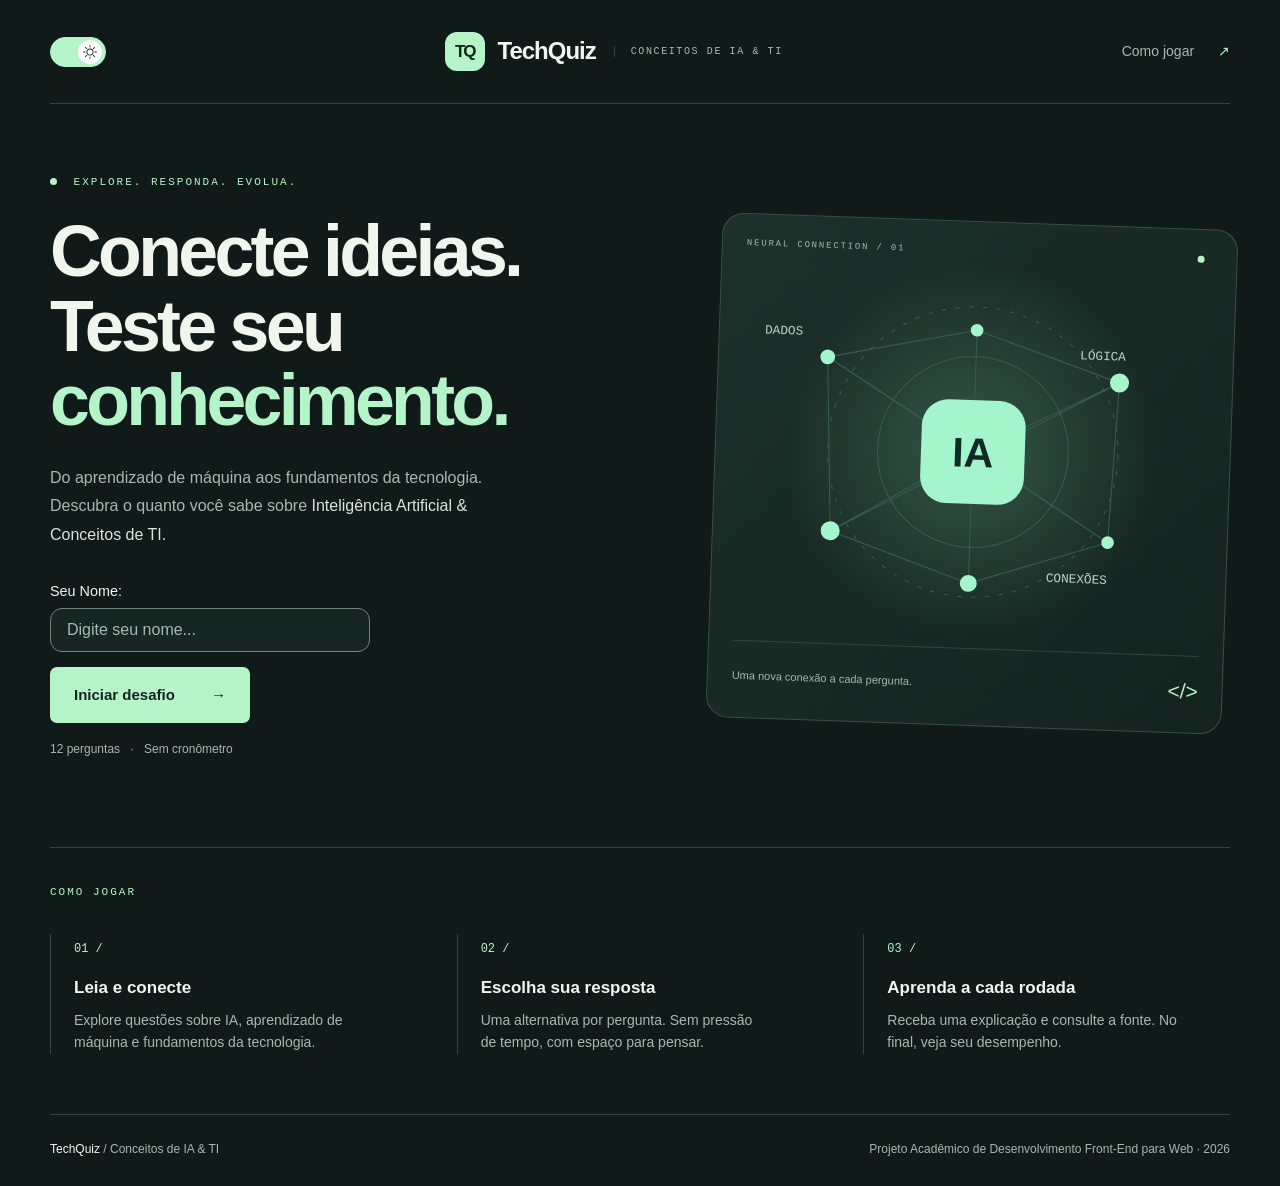
==== commit 753dbdfd: "change: Conexão IA para Conceitos de IA & TI" ====
--- a/index.html
+++ b/index.html
@@ -6,7 +6,7 @@
   <meta name="viewport" content="width=device-width, initial-scale=1">
   <meta name="description"
     content="Teste seus conhecimentos sobre Inteligência Artificial e conceitos de TI em um quiz educativo.">
-  <title>TechQuiz — Conexão IA</title>
+  <title>TechQuiz — Conceitos de IA & TI</title>
   <link rel="icon" href="IMG/favicon.svg" type="image/svg+xml">
   <link rel="stylesheet" href="CSS/style.css">
   <script src="JS/script.js" defer></script>
@@ -36,7 +36,7 @@
       </span>
     </button>
     <a class="brand" href="index.html" aria-label="TechQuiz, início"><span class="brand-icon">TQ</span> TechQuiz<span
-        class="brand-label">CONEXÃO IA</span></a>
+        class="brand-label">CONCEITOS DE IA & TI</span></a>
     <a class="nav-link" href="#como-jogar">Como jogar <span aria-hidden="true">↗</span></a>
   </header>
   <main id="principal" class="wrap">
@@ -152,7 +152,7 @@
       <p class="error">Ative o JavaScript no navegador para jogar o quiz.</p>
     </noscript>
   </main>
-  <footer class="wrap footer"><span>TechQuiz <span class="muted">/ Conexão IA</span></span><span class="muted">Projeto Acadêmico de Desenvolvimento Front-End para Web · 2026</span></footer>
+  <footer class="wrap footer"><span>TechQuiz <span class="muted">/ Conceitos de IA & TI</span></span><span class="muted">Projeto Acadêmico de Desenvolvimento Front-End para Web · 2026</span></footer>
 </body>
 
 </html>
